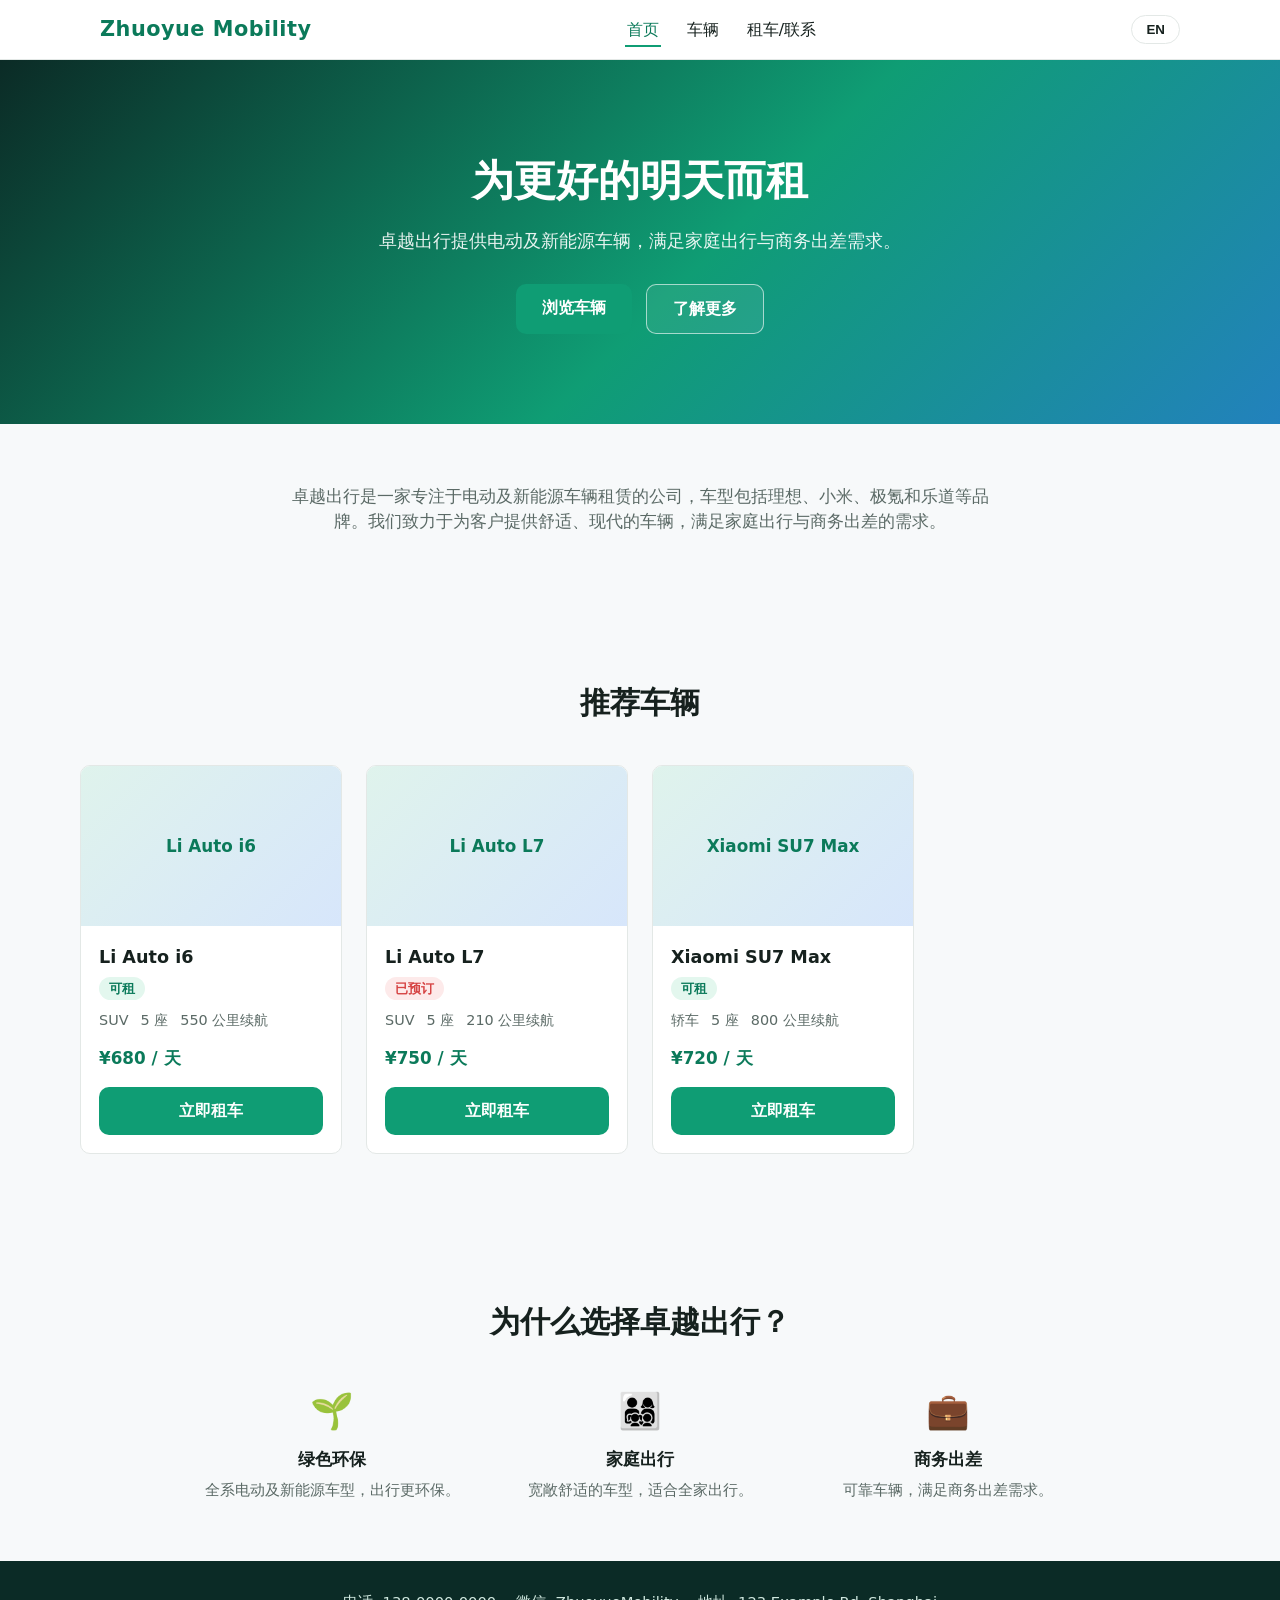
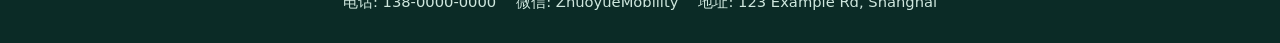
==== index.html @ 440cf471 "." ====
<!DOCTYPE html>
<html lang="zh-CN">
<head>
  <meta charset="UTF-8" />
  <meta name="viewport" content="width=device-width, initial-scale=1.0" />
  <title>Zhuoyue Mobility</title>
  <link rel="stylesheet" href="css/style.css" />
</head>
<body>
  <header class="site-header">
    <nav class="nav">
      <div class="nav-logo">Zhuoyue Mobility</div>
      <ul class="nav-links">
        <li><a href="index.html" data-i18n="nav.home">Home</a></li>
        <li><a href="cars.html" data-i18n="nav.cars">Cars</a></li>
        <li><a href="rent.html" data-i18n="nav.rent">Rent / Contact</a></li>
      </ul>
      <button class="lang-toggle" type="button">EN</button>
    </nav>
  </header>

  <main>
    <section class="hero">
      <h1 data-i18n="hero.title">Rent for a Better Tomorrow</h1>
      <p data-i18n="hero.subtitle">Zhuoyue Mobility offers EV and new-energy vehicles for family travel and business trips.</p>
      <div class="hero-actions">
        <a class="btn btn-primary" href="cars.html" data-i18n="hero.browseCars">Browse Cars</a>
        <a class="btn btn-secondary" href="#why" data-i18n="hero.learnMore">Learn More</a>
      </div>
    </section>

    <section class="section intro-section">
      <p data-i18n="intro.text">
        Zhuoyue Mobility is a car rental company focused on EV and new-energy vehicles.
      </p>
    </section>

    <section class="section">
      <h2 data-i18n="featured.title">Featured Vehicles</h2>
      <div class="car-grid" id="featured-grid"></div>
    </section>

    <section class="section" id="why">
      <h2 data-i18n="why.title">Why Choose Zhuoyue Mobility?</h2>
      <div class="value-props">
        <div class="value-prop">
          <div class="icon">🌱</div>
          <h3 data-i18n="why.eco.title">Eco-Friendly</h3>
          <p data-i18n="why.eco.desc">An all EV and new-energy fleet for a cleaner ride.</p>
        </div>
        <div class="value-prop">
          <div class="icon">👨‍👩‍👧‍👦</div>
          <h3 data-i18n="why.family.title">Family Travel</h3>
          <p data-i18n="why.family.desc">Spacious, comfortable vehicles for the whole family.</p>
        </div>
        <div class="value-prop">
          <div class="icon">💼</div>
          <h3 data-i18n="why.business.title">Business Travel</h3>
          <p data-i18n="why.business.desc">Reliable vehicles for business trips.</p>
        </div>
      </div>
    </section>
  </main>

  <footer class="site-footer">
    <div class="footer-links">
      <span><span data-i18n="footer.phone">Phone</span>: 138-0000-0000</span>
      <span><span data-i18n="footer.wechat">WeChat</span>: ZhuoyueMobility</span>
      <span><span data-i18n="footer.address">Address</span>: 123 Example Rd, Shanghai</span>
    </div>
  </footer>

  <script src="js/data.js"></script>
  <script src="js/i18n.js"></script>
  <script src="js/main.js"></script>
  <script src="js/home.js"></script>
</body>
</html>
---- css/style.css ----
/* Zhuoyue Mobility — shared styles */

:root {
  --color-bg: #f7f9fa;
  --color-surface: #ffffff;
  --color-text: #16211e;
  --color-text-muted: #5b6a66;
  --color-primary: #0f9d74;
  --color-primary-dark: #0b7a5a;
  --color-accent: #2f6fed;
  --color-border: #e3e8e6;
  --color-danger: #d64545;
  --radius: 10px;
  --max-width: 1120px;
  --font: "Segoe UI", "PingFang SC", "Microsoft YaHei", system-ui, -apple-system, sans-serif;
}

* {
  box-sizing: border-box;
}

body {
  margin: 0;
  font-family: var(--font);
  background: var(--color-bg);
  color: var(--color-text);
  line-height: 1.5;
}

a {
  color: inherit;
  text-decoration: none;
}

img {
  max-width: 100%;
  display: block;
}

.container {
  max-width: var(--max-width);
  margin: 0 auto;
  padding: 0 20px;
}

/* Header / Nav */

.site-header {
  background: var(--color-surface);
  border-bottom: 1px solid var(--color-border);
  position: sticky;
  top: 0;
  z-index: 100;
}

.nav {
  display: flex;
  align-items: center;
  justify-content: space-between;
  padding: 14px 20px;
  max-width: var(--max-width);
  margin: 0 auto;
}

.nav-logo {
  font-size: 1.3rem;
  font-weight: 700;
  color: var(--color-primary-dark);
  letter-spacing: 0.5px;
}

.nav-links {
  display: flex;
  align-items: center;
  gap: 24px;
  list-style: none;
  margin: 0;
  padding: 0;
}

.nav-links a {
  font-weight: 500;
  color: var(--color-text);
  padding: 6px 2px;
  border-bottom: 2px solid transparent;
}

.nav-links a.active,
.nav-links a:hover {
  color: var(--color-primary-dark);
  border-bottom-color: var(--color-primary);
}

.lang-toggle {
  border: 1px solid var(--color-border);
  background: var(--color-surface);
  color: var(--color-text);
  font-weight: 600;
  padding: 6px 14px;
  border-radius: 999px;
  cursor: pointer;
}

.lang-toggle:hover {
  border-color: var(--color-primary);
  color: var(--color-primary-dark);
}

/* Buttons */

.btn {
  display: inline-block;
  padding: 12px 26px;
  border-radius: var(--radius);
  font-weight: 600;
  font-size: 1rem;
  border: none;
  cursor: pointer;
}

.btn-primary {
  background: var(--color-primary);
  color: #fff;
}

.btn-primary:hover {
  background: var(--color-primary-dark);
}

.btn-secondary {
  background: transparent;
  color: var(--color-primary-dark);
  border: 1px solid var(--color-primary);
}

.btn-secondary:hover {
  background: rgba(15, 157, 116, 0.08);
}

/* Hero */

.hero {
  background: linear-gradient(135deg, #0b2b26 0%, #0f9d74 55%, #2f6fed 130%);
  color: #fff;
  padding: 90px 20px;
  text-align: center;
}

.hero h1 {
  font-size: 2.6rem;
  margin: 0 0 14px;
}

.hero p {
  font-size: 1.15rem;
  max-width: 640px;
  margin: 0 auto 30px;
  color: rgba(255, 255, 255, 0.9);
}

.hero-actions {
  display: flex;
  gap: 14px;
  justify-content: center;
  flex-wrap: wrap;
}

.hero .btn-secondary {
  background: rgba(255, 255, 255, 0.08);
  color: #fff;
  border-color: rgba(255, 255, 255, 0.6);
}

.hero .btn-secondary:hover {
  background: rgba(255, 255, 255, 0.18);
}

/* Sections */

.section {
  padding: 60px 20px;
}

.section h2 {
  text-align: center;
  font-size: 1.9rem;
  margin-bottom: 40px;
}

.intro-section p {
  max-width: 720px;
  margin: 0 auto;
  text-align: center;
  color: var(--color-text-muted);
  font-size: 1.05rem;
}

/* Vehicle Cards */

.car-grid {
  display: grid;
  grid-template-columns: repeat(auto-fill, minmax(260px, 1fr));
  gap: 24px;
  max-width: var(--max-width);
  margin: 0 auto;
}

.car-card {
  background: var(--color-surface);
  border: 1px solid var(--color-border);
  border-radius: var(--radius);
  overflow: hidden;
  display: flex;
  flex-direction: column;
}

.car-photo {
  height: 160px;
  background: linear-gradient(135deg, #dff3ec, #d7e6fb);
  display: flex;
  align-items: center;
  justify-content: center;
  color: var(--color-primary-dark);
  font-weight: 600;
  font-size: 1.05rem;
  text-align: center;
  padding: 10px;
}

.car-body {
  padding: 18px;
  display: flex;
  flex-direction: column;
  gap: 6px;
  flex: 1;
}

.car-model {
  font-size: 1.1rem;
  font-weight: 700;
  margin: 0;
}

.car-meta {
  display: flex;
  flex-wrap: wrap;
  gap: 6px 12px;
  color: var(--color-text-muted);
  font-size: 0.9rem;
  margin: 4px 0 8px;
}

.car-price {
  font-weight: 700;
  color: var(--color-primary-dark);
  font-size: 1.05rem;
}

.availability {
  display: inline-block;
  font-size: 0.8rem;
  font-weight: 600;
  padding: 2px 10px;
  border-radius: 999px;
  width: fit-content;
}

.availability.available {
  background: #e3f7ee;
  color: var(--color-primary-dark);
}

.availability.booked {
  background: #fdeaea;
  color: var(--color-danger);
}

.availability.maintenance {
  background: #fdf3e0;
  color: #9a6b12;
}

.car-actions {
  margin-top: auto;
  padding-top: 10px;
}

.car-actions .btn {
  width: 100%;
  text-align: center;
}

/* Why Choose Us */

.value-props {
  display: grid;
  grid-template-columns: repeat(auto-fit, minmax(200px, 1fr));
  gap: 24px;
  max-width: 900px;
  margin: 0 auto;
  text-align: center;
}

.value-prop .icon {
  font-size: 2.2rem;
  margin-bottom: 10px;
}

.value-prop h3 {
  margin: 0 0 6px;
  font-size: 1.05rem;
}

.value-prop p {
  color: var(--color-text-muted);
  font-size: 0.92rem;
  margin: 0;
}

/* Page header (Cars / Rent) */

.page-header {
  text-align: center;
  padding: 50px 20px 20px;
}

.page-header h1 {
  font-size: 2.1rem;
  margin: 0;
}

/* Rent / Contact form */

.rent-layout {
  max-width: 640px;
  margin: 0 auto;
  padding: 0 20px 60px;
}

.form-group {
  margin-bottom: 18px;
  display: flex;
  flex-direction: column;
  gap: 6px;
}

.form-row {
  display: grid;
  grid-template-columns: 1fr 1fr;
  gap: 18px;
}

.form-group label {
  font-weight: 600;
  font-size: 0.92rem;
}

.form-group input,
.form-group select {
  padding: 10px 12px;
  border: 1px solid var(--color-border);
  border-radius: 8px;
  font-size: 1rem;
  font-family: inherit;
  background: var(--color-surface);
  color: var(--color-text);
}

.form-group input:focus,
.form-group select:focus {
  outline: none;
  border-color: var(--color-primary);
}

.form-consent {
  display: flex;
  align-items: flex-start;
  gap: 10px;
  font-size: 0.88rem;
  color: var(--color-text-muted);
}

.form-consent input {
  margin-top: 3px;
}

.form-note {
  font-size: 0.85rem;
  color: var(--color-text-muted);
  margin-top: -8px;
  margin-bottom: 18px;
}

.form-status {
  margin-top: 14px;
  font-weight: 600;
}

.form-status.success {
  color: var(--color-primary-dark);
}

.form-status.error {
  color: var(--color-danger);
}

/* Footer */

.site-footer {
  background: #0b2b26;
  color: #cfe7de;
  padding: 30px 20px;
  text-align: center;
  font-size: 0.92rem;
}

.site-footer .footer-links {
  display: flex;
  justify-content: center;
  gap: 20px;
  flex-wrap: wrap;
}

/* Responsive */

@media (max-width: 640px) {
  .nav {
    flex-wrap: wrap;
    gap: 10px;
  }

  .nav-links {
    gap: 14px;
    flex-wrap: wrap;
  }

  .hero h1 {
    font-size: 2rem;
  }

  .form-row {
    grid-template-columns: 1fr;
  }
}
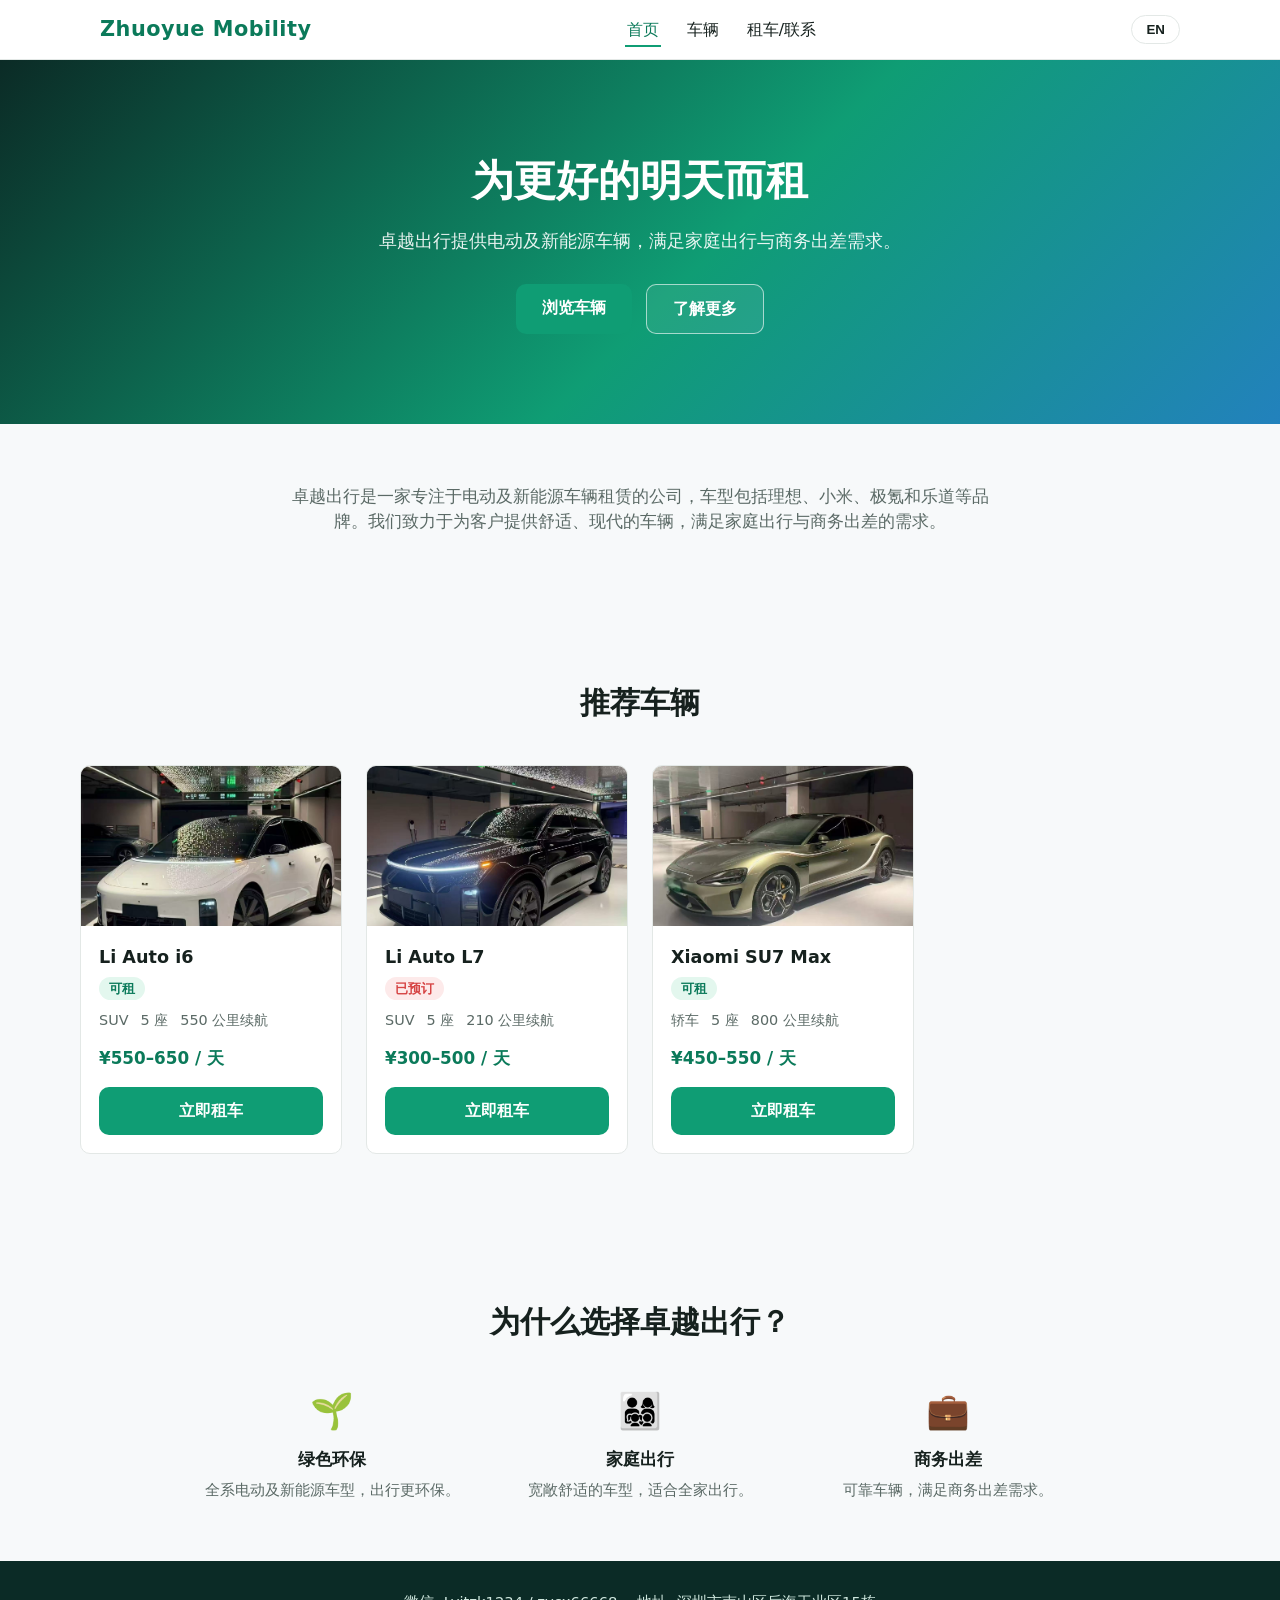
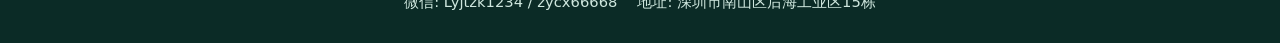
==== commit 3da9c94d: "." ====
--- a/index.html
+++ b/index.html
@@ -64,9 +64,8 @@
 
   <footer class="site-footer">
     <div class="footer-links">
-      <span><span data-i18n="footer.phone">Phone</span>: 138-0000-0000</span>
-      <span><span data-i18n="footer.wechat">WeChat</span>: ZhuoyueMobility</span>
-      <span><span data-i18n="footer.address">Address</span>: 123 Example Rd, Shanghai</span>
+      <span><span data-i18n="footer.wechat">WeChat</span>: Lyjtzk1234 / zycx66668</span>
+      <span><span data-i18n="footer.address">Address</span>: <span data-i18n="contact.addressValue">Building 15, Houhai Industrial Area, Nanshan District, Shenzhen</span></span>
     </div>
   </footer>
 
--- a/css/style.css
+++ b/css/style.css
@@ -216,15 +216,15 @@
 
 .car-photo {
   height: 160px;
+  overflow: hidden;
   background: linear-gradient(135deg, #dff3ec, #d7e6fb);
-  display: flex;
-  align-items: center;
-  justify-content: center;
-  color: var(--color-primary-dark);
-  font-weight: 600;
-  font-size: 1.05rem;
-  text-align: center;
-  padding: 10px;
+}
+
+.car-photo img {
+  width: 100%;
+  height: 100%;
+  object-fit: cover;
+  display: block;
 }
 
 .car-body {
@@ -404,6 +404,45 @@
   color: var(--color-danger);
 }
 
+/* Contact Information (Rent / Contact page) */
+
+.contact-info {
+  max-width: 640px;
+  margin: 0 auto 60px;
+  padding: 0 20px;
+}
+
+.contact-card {
+  background: var(--color-surface);
+  border: 1px solid var(--color-border);
+  border-radius: var(--radius);
+  padding: 24px;
+  display: flex;
+  flex-direction: column;
+  gap: 16px;
+}
+
+.contact-card h2 {
+  margin: 0;
+  font-size: 1.3rem;
+}
+
+.contact-item {
+  display: flex;
+  flex-direction: column;
+  gap: 2px;
+}
+
+.contact-item .label {
+  font-weight: 600;
+  font-size: 0.9rem;
+  color: var(--color-text-muted);
+}
+
+.contact-item .value {
+  font-size: 1rem;
+}
+
 /* Footer */
 
 .site-footer {
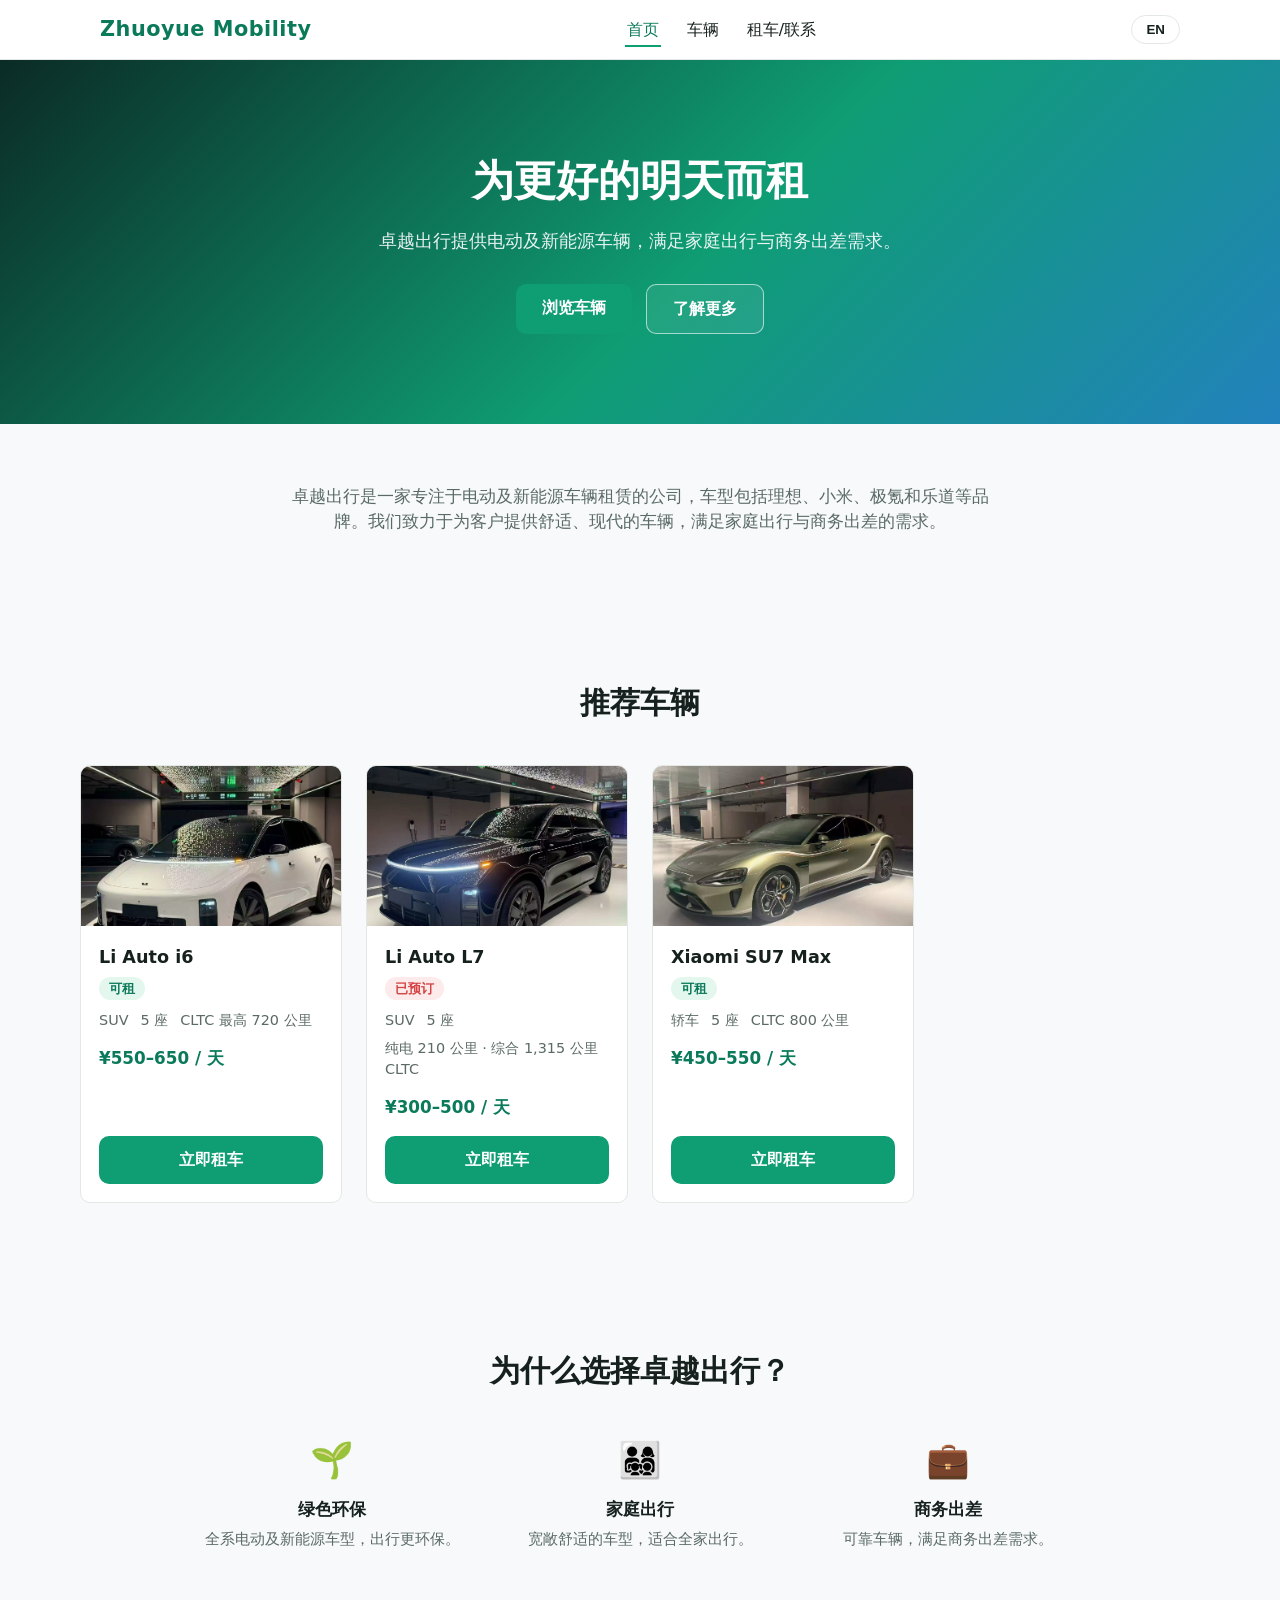
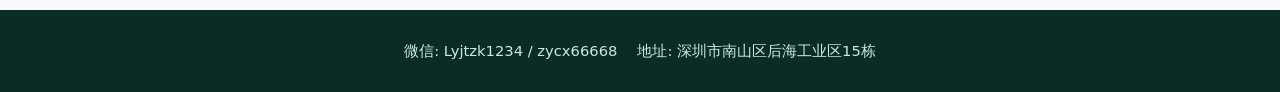
==== commit 673daaee: "Add favicon to website" ====
--- a/index.html
+++ b/index.html
@@ -4,6 +4,7 @@
   <meta charset="UTF-8" />
   <meta name="viewport" content="width=device-width, initial-scale=1.0" />
   <title>Zhuoyue Mobility</title>
+  <link rel="icon" type="image/svg+xml" href="images/favicon.svg" />
   <link rel="stylesheet" href="css/style.css" />
 </head>
 <body>
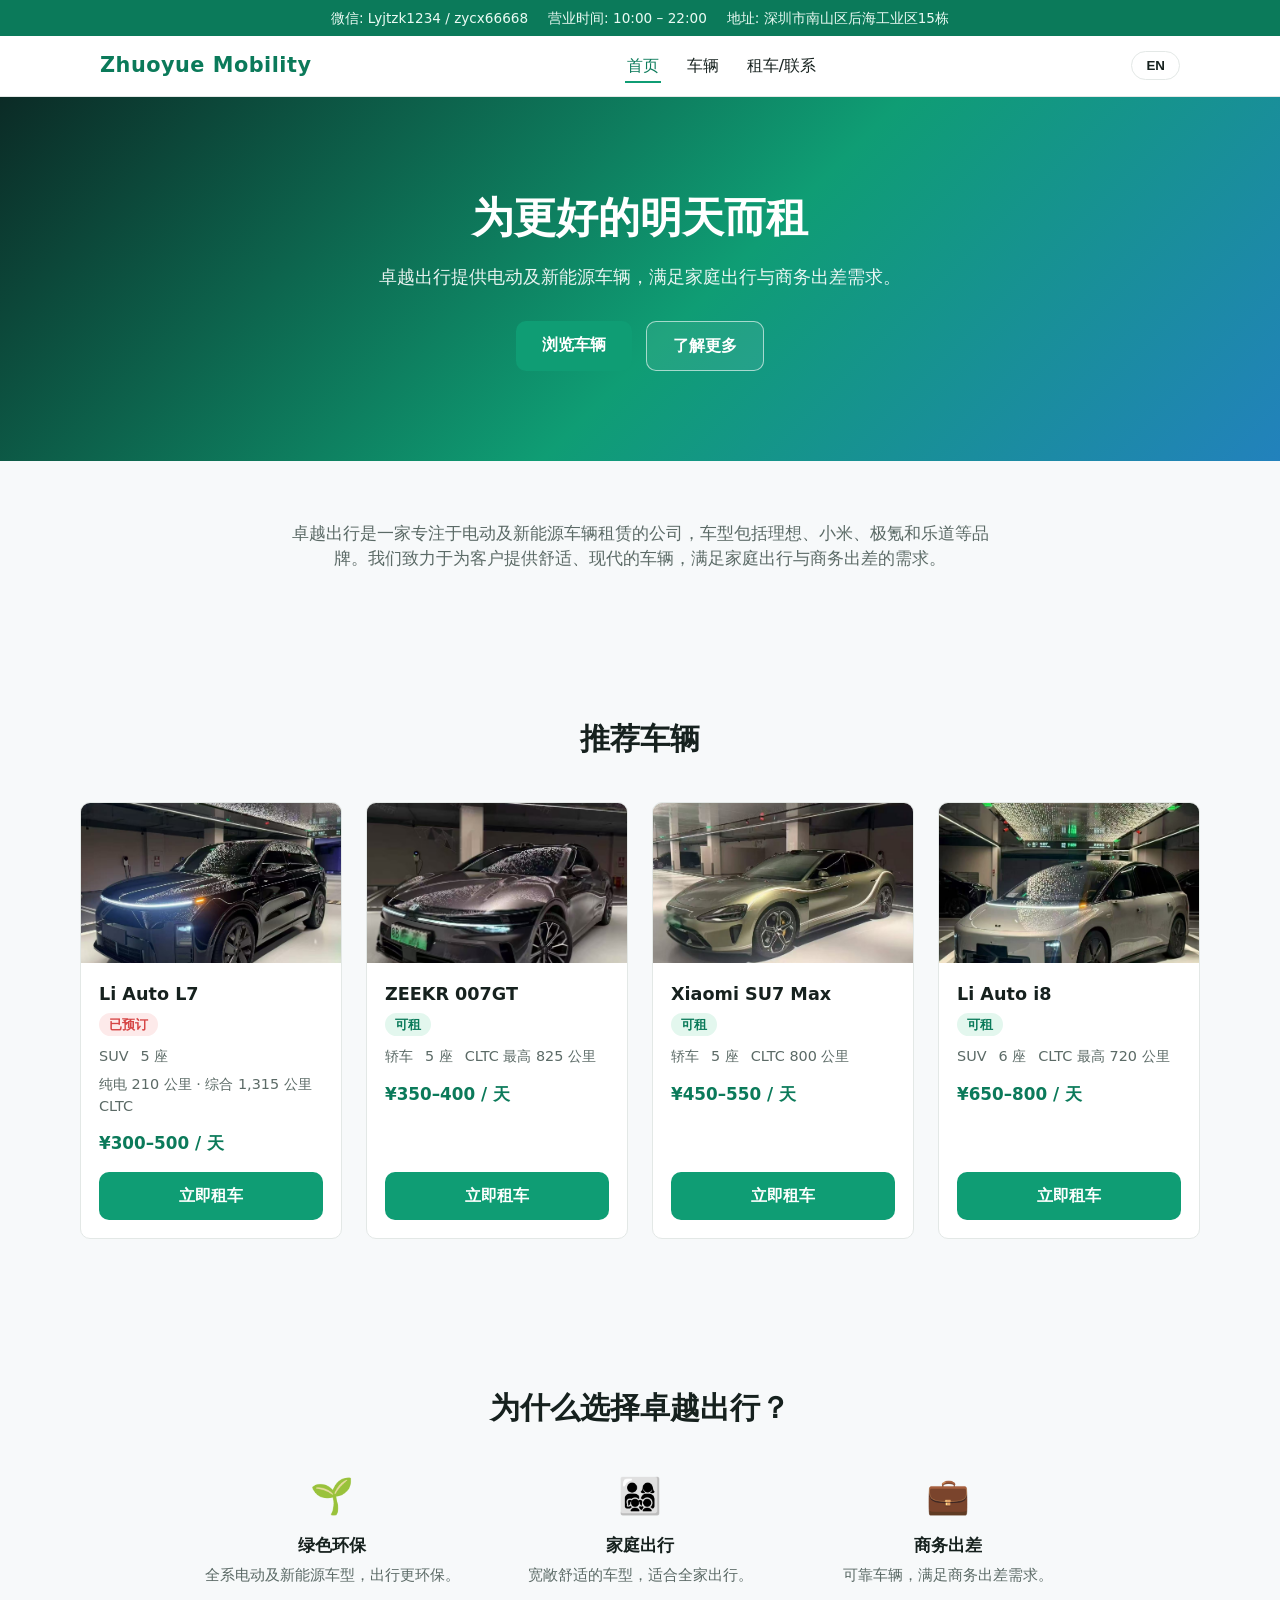
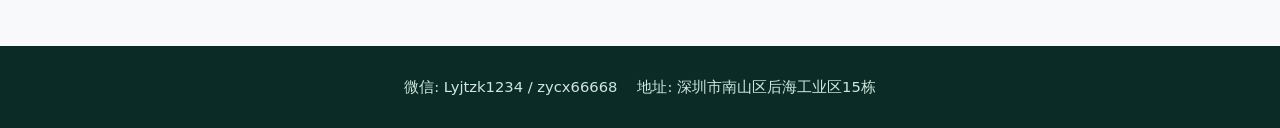
==== commit 85885633: "Update website based on client feedback" ====
--- a/index.html
+++ b/index.html
@@ -8,6 +8,13 @@
   <link rel="stylesheet" href="css/style.css" />
 </head>
 <body>
+  <div class="top-contact-bar">
+    <div class="top-contact-bar-inner">
+      <span><span data-i18n="contact.wechatLabel">WeChat</span>: <span data-i18n="contact.wechatValue">Lyjtzk1234 / zycx66668</span></span>
+      <span><span data-i18n="contact.hoursLabel">Business Hours</span>: <span data-i18n="contact.hoursValue">10:00 AM – 10:00 PM</span></span>
+      <span><span data-i18n="contact.addressLabel">Address</span>: <span data-i18n="contact.addressValue">Building 15, Houhai Industrial Area, Nanshan District, Shenzhen</span></span>
+    </div>
+  </div>
   <header class="site-header">
     <nav class="nav">
       <div class="nav-logo">Zhuoyue Mobility</div>
--- a/css/style.css
+++ b/css/style.css
@@ -43,6 +43,25 @@
   padding: 0 20px;
 }
 
+/* Top contact bar */
+
+.top-contact-bar {
+  background: var(--color-primary-dark);
+  color: #eafaf3;
+  font-size: 0.85rem;
+  padding: 8px 20px;
+}
+
+.top-contact-bar-inner {
+  max-width: var(--max-width);
+  margin: 0 auto;
+  display: flex;
+  justify-content: center;
+  gap: 20px;
+  flex-wrap: wrap;
+  text-align: center;
+}
+
 /* Header / Nav */
 
 .site-header {
@@ -463,6 +482,11 @@
 /* Responsive */
 
 @media (max-width: 640px) {
+  .top-contact-bar-inner {
+    gap: 8px 16px;
+    font-size: 0.8rem;
+  }
+
   .nav {
     flex-wrap: wrap;
     gap: 10px;
